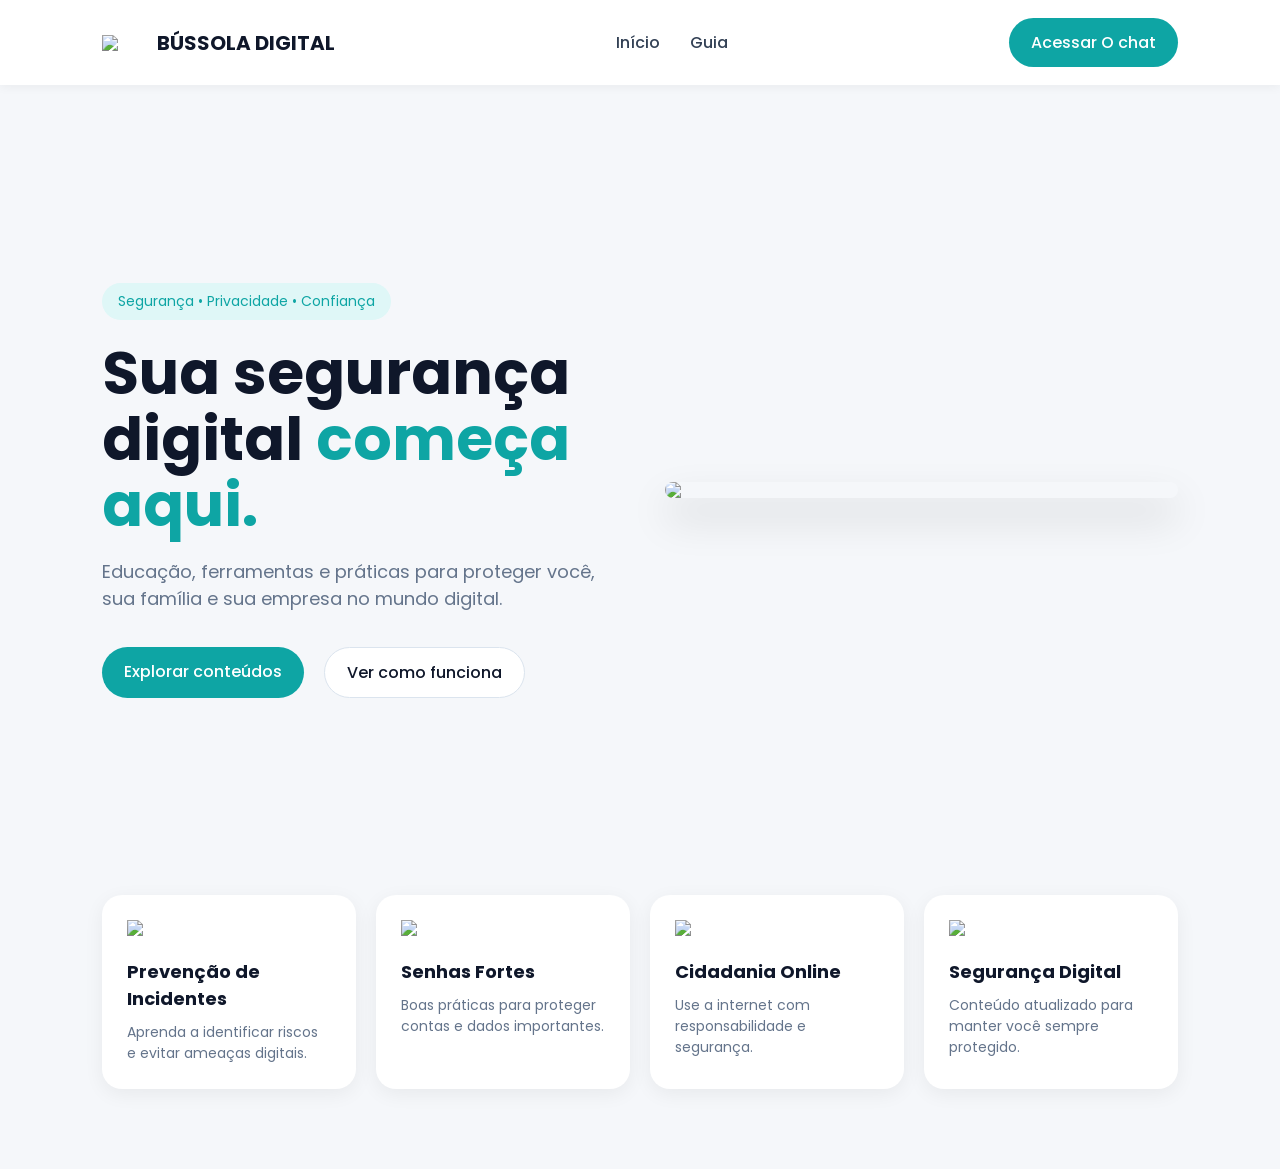
==== index.html @ 0d1b9480 "adicionei a página guia" ====
<!DOCTYPE html>
<html lang="pt-BR">
<head>
  <meta charset="UTF-8" />
  <meta name="viewport" content="width=device-width, initial-scale=1.0"/>
  <title>Bússola Digital</title>

  <link rel="preconnect" href="https://fonts.googleapis.com">
  <link href="https://fonts.googleapis.com/css2?family=Poppins:wght@300;400;500;600;700&display=swap" rel="stylesheet">
  <link rel="stylesheet" href="./css/style.css">
</head>

<body>

  <header>

    <div class="logo">
      <img src="c:\Users\tjvit\OneDrive\Pictures\WhatsApp Image 2026-05-16 at 11.43.04 progeto.jpeg">
      <h2>BÚSSOLA DIGITAL</h2>
    </div>

    <nav>
      <a href="#">Início</a>
      <a href="./guia.html">Guia</a>
    </nav>

    <a href="#" class="btn">Acessar O chat</a>

  </header>

  <section class="hero">

    <div class="hero-text">

      <div class="tag">
        Segurança • Privacidade • Confiança
      </div>

      <h1>
        Sua segurança digital
        <span>começa aqui.</span>
      </h1>

      <p>
        Educação, ferramentas e práticas para proteger você,
        sua família e sua empresa no mundo digital.
      </p>

      <div class="buttons">
        <a href="#" class="btn">Explorar conteúdos</a>
        <a href="#" class="btn secondary">Ver como funciona</a>
      </div>

    </div>

    <div class="hero-image">
      <img src="https://images.unsplash.com/photo-1563986768609-322da13575f3?q=80&w=1200&auto=format&fit=crop">
    </div>

  </section>

  <section class="cards">

    <div class="card">
      <img src="https://cdn-icons-png.flaticon.com/512/3064/3064197.png">
      <h3>Prevenção de Incidentes</h3>
      <p>Aprenda a identificar riscos e evitar ameaças digitais.</p>
    </div>

    <div class="card">
      <img src="https://cdn-icons-png.flaticon.com/512/2889/2889676.png">
      <h3>Senhas Fortes</h3>
      <p>Boas práticas para proteger contas e dados importantes.</p>
    </div>

    <div class="card">
      <img src="https://cdn-icons-png.flaticon.com/512/3135/3135715.png">
      <h3>Cidadania Online</h3>
      <p>Use a internet com responsabilidade e segurança.</p>
    </div>

    <div class="card">
      <img src="https://cdn-icons-png.flaticon.com/512/1006/1006771.png">
      <h3>Segurança Digital</h3>
      <p>Conteúdo atualizado para manter você sempre protegido.</p>
    </div>

  </section>

</body>
</html>
---- css/style.css ----
* {
    margin: 0;
    padding: 0;
    box-sizing: border-box;
    font-family: 'Poppins', sans-serif;
}

.btn {
    border-radius: 12px;
    background-color: rgb(2, 160, 121);
}

body {
    background: #f5f7fa;
    color: #0f172a;
}

header {
    width: 100%;
    background: white;
    padding: 18px 8%;
    display: flex;
    align-items: center;
    justify-content: space-between;
    box-shadow: 0 2px 10px rgba(0, 0, 0, 0.05);
}

.logo {
    display: flex;
    align-items: center;
    gap: 10px;
}

.logo img {
    width: 45px;
}

.logo h2 {
    font-size: 20px;
    color: #0f172a;
}

nav {
    display: flex;
    gap: 30px;
}

nav a {
    text-decoration: none;
    color: #334155;
    font-weight: 500;
    transition: .3s;
}

nav a:hover {
    color: #0ea5a4;
}

.btn {
    background: #0ea5a4;
    color: white;
    padding: 12px 22px;
    border-radius: 30px;
    text-decoration: none;
    font-weight: 500;
    transition: .3s;
}

.btn:hover {
    background: #0891b2;
}

.hero {
    width: 100%;
    min-height: 90vh;
    display: flex;
    align-items: center;
    justify-content: space-between;
    padding: 60px 8%;
    gap: 50px;
}

.hero-text {
    flex: 1;
}

.tag {
    display: inline-block;
    background: #dff7f7;
    color: #0ea5a4;
    padding: 8px 16px;
    border-radius: 20px;
    margin-bottom: 20px;
    font-size: 14px;
}

.hero-text h1 {
    font-size: 60px;
    line-height: 1.1;
    margin-bottom: 20px;
}

.hero-text h1 span {
    color: #0ea5a4;
}

.hero-text p {
    color: #64748b;
    font-size: 18px;
    margin-bottom: 35px;
    max-width: 550px;
}

.buttons {
    display: flex;
    gap: 20px;
}

.secondary {
    background: white;
    color: #0f172a;
    border: 1px solid #dbe4ee;
}

.hero-image {
    flex: 1;
    display: flex;
    justify-content: center;
}

.hero-image img {
    width: 100%;
    max-width: 650px;
    border-radius: 30px;
    box-shadow: 0 20px 40px rgba(0, 0, 0, 0.15);
}

.cards {
    width: 100%;
    padding: 0 8% 80px;
    display: grid;
    grid-template-columns: repeat(auto-fit, minmax(230px, 1fr));
    gap: 20px;
}

.card {
    background: white;
    padding: 25px;
    border-radius: 20px;
    box-shadow: 0 5px 20px rgba(0, 0, 0, 0.06);
    transition: .3s;
}

.card:hover {
    transform: translateY(-5px);
}

.card img {
    width: 50px;
    margin-bottom: 15px;
}

.card h3 {
    margin-bottom: 10px;
    font-size: 18px;
}

.card p {
    color: #64748b;
    font-size: 14px;
}

@media(max-width:1000px) {

    .hero {
        flex-direction: column;
        text-align: center;
    }

    .hero-text h1 {
        font-size: 42px;
    }

    .buttons {
        justify-content: center;
    }

    nav {
        display: none;
    }
}
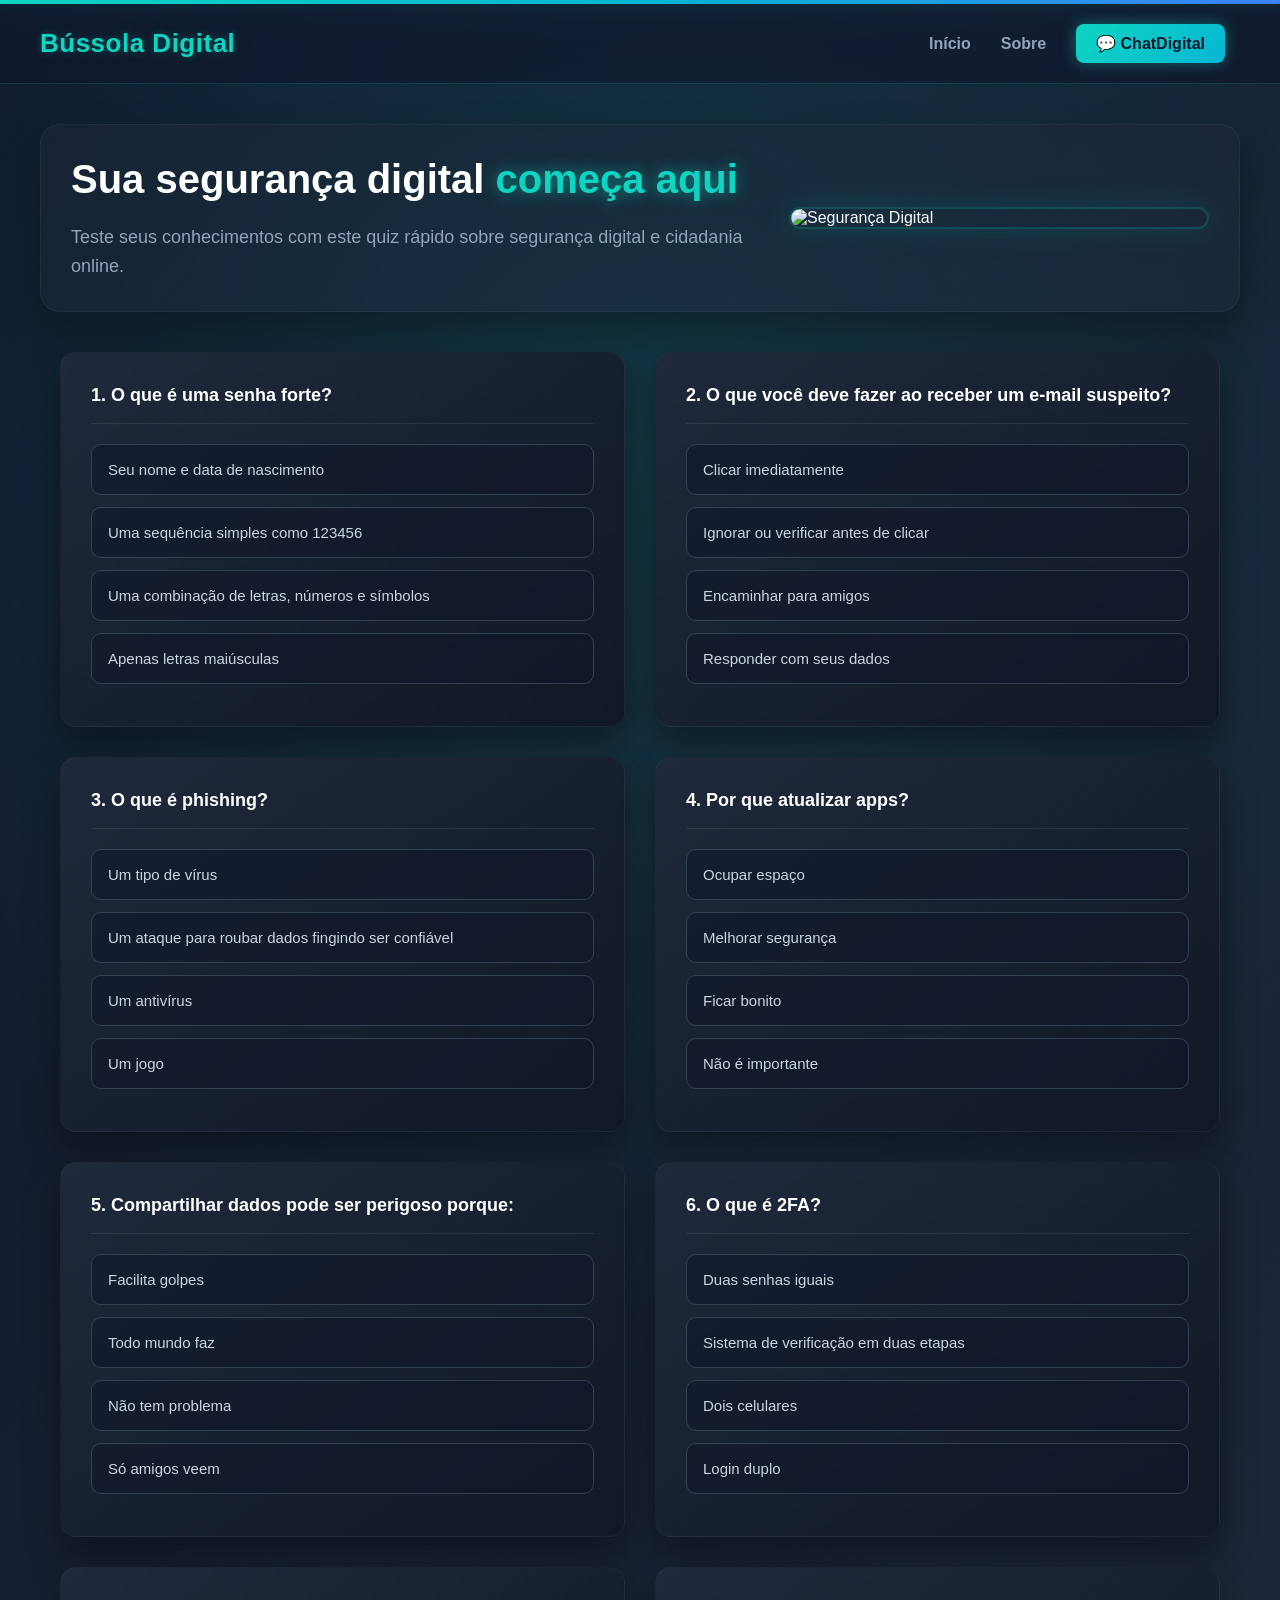
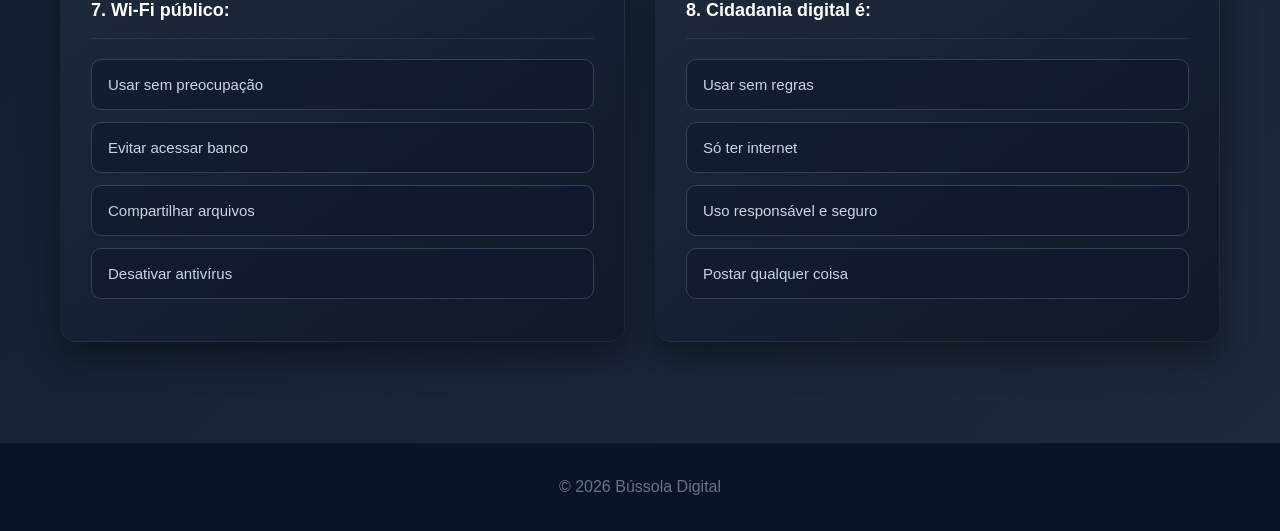
==== commit 63df84c5: "mudei o design" ====
--- a/index.html
+++ b/index.html
@@ -1,91 +1,198 @@
 <!DOCTYPE html>
-<html lang="pt-BR">
+<html lang="pt-br">
 <head>
-  <meta charset="UTF-8" />
-  <meta name="viewport" content="width=device-width, initial-scale=1.0"/>
-  <title>Bússola Digital</title>
-
-  <link rel="preconnect" href="https://fonts.googleapis.com">
-  <link href="https://fonts.googleapis.com/css2?family=Poppins:wght@300;400;500;600;700&display=swap" rel="stylesheet">
+  <meta charset="UTF-8">
+  <title>Bússola Digital - Quiz</title>
+  <meta name="viewport" content="width=device-width, initial-scale=1.0">
   <link rel="stylesheet" href="./css/style.css">
 </head>
-
 <body>
 
-  <header>
+<div class="top-bar"></div>
 
-    <div class="logo">
-      <img src="c:\Users\tjvit\OneDrive\Pictures\WhatsApp Image 2026-05-16 at 11.43.04 progeto.jpeg">
-      <h2>BÚSSOLA DIGITAL</h2>
-    </div>
+<header>
+  <h1>Bússola Digital</h1>
+  <nav>
+    <a href="#">Início</a>
+    <a href="./guia.html">Sobre</a>
+    <a href="./interface.exe" download="interface.exe" class="chat-btn">💬 ChatDigital</a>
+  </nav>
+</header>
 
-    <nav>
-      <a href="#">Início</a>
-      <a href="./guia.html">Guia</a>
-    </nav>
+<section class="hero">
+  <div class="hero-text">
+    <h2>Sua segurança digital <span>começa aqui</span></h2>
+    <p>Teste seus conhecimentos com este quiz rápido sobre segurança digital e cidadania online.</p>
+  </div>
+  <img src="https://images.unsplash.com/photo-1510511459019-5dda7724fd87" alt="Segurança Digital">
+</section>
 
-    <a href="#" class="btn">Acessar O chat</a>
+<div class="quiz-container" id="quiz"></div>
 
-  </header>
+<footer>
+  © 2026 Bússola Digital
+</footer>
 
-  <section class="hero">
+<script>
+const quizData = [
+  {
+    question: "1. O que é uma senha forte?",
+    options: [
+      "Seu nome e data de nascimento",
+      "Uma sequência simples como 123456",
+      "Uma combinação de letras, números e símbolos",
+      "Apenas letras maiúsculas"
+    ],
+    correct: 2
+  },
+  {
+    question: "2. O que você deve fazer ao receber um e-mail suspeito?",
+    options: [
+      "Clicar imediatamente",
+      "Ignorar ou verificar antes de clicar",
+      "Encaminhar para amigos",
+      "Responder com seus dados"
+    ],
+    correct: 1
+  },
+  {
+    question: "3. O que é phishing?",
+    options: [
+      "Um tipo de vírus",
+      "Um ataque para roubar dados fingindo ser confiável",
+      "Um antivírus",
+      "Um jogo"
+    ],
+    correct: 1
+  },
+  {
+    question: "4. Por que atualizar apps?",
+    options: [
+      "Ocupar espaço",
+      "Melhorar segurança",
+      "Ficar bonito",
+      "Não é importante"
+    ],
+    correct: 1
+  },
+  {
+    question: "5. Compartilhar dados pode ser perigoso porque:",
+    options: [
+      "Facilita golpes",
+      "Todo mundo faz",
+      "Não tem problema",
+      "Só amigos veem"
+    ],
+    correct: 0
+  },
+  {
+    question: "6. O que é 2FA?",
+    options: [
+      "Duas senhas iguais",
+      "Sistema de verificação em duas etapas",
+      "Dois celulares",
+      "Login duplo"
+    ],
+    correct: 1
+  },
+  {
+    question: "7. Wi-Fi público:",
+    options: [
+      "Usar sem preocupação",
+      "Evitar acessar banco",
+      "Compartilhar arquivos",
+      "Desativar antivírus"
+    ],
+    correct: 1
+  },
+  {
+    question: "8. Cidadania digital é:",
+    options: [
+      "Usar sem regras",
+      "Só ter internet",
+      "Uso responsável e seguro",
+      "Postar qualquer coisa"
+    ],
+    correct: 2
+  }
+];
 
-    <div class="hero-text">
+let score = 0;
+let respondidas = 0;
 
-      <div class="tag">
-        Segurança • Privacidade • Confiança
-      </div>
+const quiz = document.getElementById("quiz");
 
-      <h1>
-        Sua segurança digital
-        <span>começa aqui.</span>
-      </h1>
 
-      <p>
-        Educação, ferramentas e práticas para proteger você,
-        sua família e sua empresa no mundo digital.
-      </p>
+function iniciarQuiz() {
+  quiz.innerHTML = ""; // Garante que o container estará limpo ao começar/recomeçar
+  
+  quizData.forEach((q, index) => {
+    const div = document.createElement("div");
+    div.classList.add("question");
 
-      <div class="buttons">
-        <a href="#" class="btn">Explorar conteúdos</a>
-        <a href="#" class="btn secondary">Ver como funciona</a>
-      </div>
+    div.innerHTML = `<h3>${q.question}</h3>`;
 
-    </div>
+    const optionsDiv = document.createElement("div");
+    optionsDiv.classList.add("options");
 
-    <div class="hero-image">
-      <img src="https://images.unsplash.com/photo-1563986768609-322da13575f3?q=80&w=1200&auto=format&fit=crop">
-    </div>
+    q.options.forEach((opt, i) => {
+      const btn = document.createElement("button");
+      btn.innerText = opt;
 
-  </section>
+      btn.onclick = () => {
+        if (i === q.correct) {
+          btn.classList.add("correct");
+          score++;
+        } else {
+          btn.classList.add("wrong");
+        }
 
-  <section class="cards">
+        const buttons = optionsDiv.querySelectorAll("button");
+        buttons.forEach(b => b.disabled = true);
 
-    <div class="card">
-      <img src="https://cdn-icons-png.flaticon.com/512/3064/3064197.png">
-      <h3>Prevenção de Incidentes</h3>
-      <p>Aprenda a identificar riscos e evitar ameaças digitais.</p>
-    </div>
+        respondidas++;
 
-    <div class="card">
-      <img src="https://cdn-icons-png.flaticon.com/512/2889/2889676.png">
-      <h3>Senhas Fortes</h3>
-      <p>Boas práticas para proteger contas e dados importantes.</p>
-    </div>
+        if (respondidas === quizData.length) {
+          showResult();
+        }
+      };
 
-    <div class="card">
-      <img src="https://cdn-icons-png.flaticon.com/512/3135/3135715.png">
-      <h3>Cidadania Online</h3>
-      <p>Use a internet com responsabilidade e segurança.</p>
-    </div>
+      optionsDiv.appendChild(btn);
+    });
 
-    <div class="card">
-      <img src="https://cdn-icons-png.flaticon.com/512/1006/1006771.png">
-      <h3>Segurança Digital</h3>
-      <p>Conteúdo atualizado para manter você sempre protegido.</p>
-    </div>
+    div.appendChild(optionsDiv);
+    quiz.appendChild(div);
+  });
+}
 
-  </section>
+function showResult() {
+  const wrapper = document.createElement("div");
+  wrapper.classList.add("result-wrapper");
+
+  const result = document.createElement("div");
+  result.classList.add("result");
+  
+
+  result.innerHTML = `
+    <div>⚡ 🖥️ <strong>Quiz Finalizado! Você teve um ótimo desempenho e acertou ${score} de ${quizData.length}!</strong></div>
+    <button class="restart-btn" onclick="resetarQuiz()">🔄 Refazer Quiz</button>
+  `;
+  
+  wrapper.appendChild(result);
+  quiz.appendChild(wrapper);
+  
+  result.scrollIntoView({ behavior: 'smooth' });
+}
+
+function resetarQuiz() {
+  score = 0;
+  respondidas = 0;
+  iniciarQuiz();
+  window.scrollTo({ top: 0, behavior: 'smooth' }); 
+}
+
+iniciarQuiz();
+</script>
 
 </body>
-</html>
+</html>
--- a/css/style.css
+++ b/css/style.css
@@ -2,190 +2,282 @@
     margin: 0;
     padding: 0;
     box-sizing: border-box;
-    font-family: 'Poppins', sans-serif;
-}
-
-.btn {
-    border-radius: 12px;
-    background-color: rgb(2, 160, 121);
+    font-family: 'Segoe UI', Roboto, Helvetica, Arial, sans-serif;
 }
 
 body {
-    background: #f5f7fa;
-    color: #0f172a;
-}
+    background:
+        radial-gradient(circle at 50% 20%, rgba(14, 213, 193, 0.15) 0%, transparent 50%),
+        linear-gradient(135deg, #0f172a 0%, #1e293b 100%);
+    color: #f8fafc;
+    min-height: 100vh;
+}
+
+
+.top-bar {
+    height: 4px;
+    background: linear-gradient(90deg, #0ed5c1, #06b6d4, #3b82f6);
+    box-shadow: 0 0 15px #0ed5c1;
+}
+
 
 header {
-    width: 100%;
-    background: white;
-    padding: 18px 8%;
-    display: flex;
-    align-items: center;
+    background: rgba(15, 23, 42, 0.6);
+    backdrop-filter: blur(12px);
+    -webkit-backdrop-filter: blur(12px);
+    padding: 20px 40px;
+    display: flex;
     justify-content: space-between;
-    box-shadow: 0 2px 10px rgba(0, 0, 0, 0.05);
-}
-
-.logo {
-    display: flex;
-    align-items: center;
-    gap: 10px;
-}
-
-.logo img {
-    width: 45px;
-}
-
-.logo h2 {
-    font-size: 20px;
-    color: #0f172a;
+    align-items: center;
+    border-bottom: 1px solid rgba(14, 213, 193, 0.2);
+}
+
+header h1 {
+    color: #0ed5c1;
+    font-size: 26px;
+    font-weight: 800;
+    text-shadow: 0 0 10px rgba(14, 213, 193, 0.3);
+    letter-spacing: 0.5px;
 }
 
 nav {
     display: flex;
-    gap: 30px;
+    align-items: center;
 }
 
 nav a {
+    margin: 0 15px;
     text-decoration: none;
-    color: #334155;
-    font-weight: 500;
-    transition: .3s;
-}
-
-nav a:hover {
-    color: #0ea5a4;
-}
-
-.btn {
-    background: #0ea5a4;
-    color: white;
-    padding: 12px 22px;
-    border-radius: 30px;
-    text-decoration: none;
-    font-weight: 500;
-    transition: .3s;
-}
-
-.btn:hover {
-    background: #0891b2;
-}
+    color: #94a3b8;
+    font-weight: 600;
+    transition: all 0.3s ease;
+}
+
+nav a:hover:not(.chat-btn) {
+    color: #0ed5c1;
+    text-shadow: 0 0 10px rgba(14, 213, 193, 0.5);
+}
+
+
+.chat-btn {
+    background: linear-gradient(135deg, #0ed5c1 0%, #06b6d4 100%);
+    color: #0f172a !important;
+    padding: 10px 20px;
+    border-radius: 8px;
+    font-weight: 700;
+    box-shadow: 0 0 15px rgba(14, 213, 193, 0.4);
+    display: inline-flex;
+    align-items: center;
+    gap: 8px;
+}
+
+.chat-btn:hover {
+    transform: translateY(-2px);
+    box-shadow: 0 0 25px rgba(14, 213, 193, 0.7);
+    background: linear-gradient(135deg, #06b6d4 0%, #3b82f6 100%);
+    color: #ffffff !important;
+}
+
 
 .hero {
-    width: 100%;
-    min-height: 90vh;
-    display: flex;
+    display: flex;
+    flex-wrap: wrap;
+    max-width: 1200px;
+    margin: 40px auto;
+    padding: 30px;
     align-items: center;
     justify-content: space-between;
-    padding: 60px 8%;
-    gap: 50px;
+    gap: 40px;
+    background: rgba(30, 41, 59, 0.4);
+    border-radius: 20px;
+    border: 1px solid rgba(255, 255, 255, 0.05);
+    box-shadow: 0 20px 40px rgba(0, 0, 0, 0.3);
 }
 
 .hero-text {
     flex: 1;
-}
-
-.tag {
-    display: inline-block;
-    background: #dff7f7;
-    color: #0ea5a4;
-    padding: 8px 16px;
-    border-radius: 20px;
+    min-width: 300px;
+}
+
+.hero-text h2 {
+    font-size: 40px;
+    color: #ffffff;
+    line-height: 1.2;
+}
+
+.hero-text span {
+    color: #0ed5c1;
+    text-shadow: 0 0 15px rgba(14, 213, 193, 0.6);
+}
+
+.hero-text p {
+    margin-top: 20px;
+    color: #94a3b8;
+    font-size: 18px;
+    line-height: 1.6;
+}
+
+.hero img {
+    width: 100%;
+    max-width: 420px;
+    border-radius: 16px;
+    border: 2px solid rgba(14, 213, 193, 0.2);
+    box-shadow: 0 0 30px rgba(14, 213, 193, 0.15);
+    transition: transform 0.3s ease;
+}
+
+.hero img:hover {
+    transform: scale(1.02);
+}
+
+
+.quiz-container {
+    max-width: 1200px;
+    margin: 0 auto 60px auto;
+    padding: 0 20px;
+    display: grid;
+    grid-template-columns: repeat(auto-fit, minmax(500px, 1fr));
+    gap: 30px;
+}
+
+@media (max-width: 600px) {
+    .quiz-container {
+        grid-template-columns: 1fr;
+    }
+}
+
+
+.question {
+    background: linear-gradient(145deg, #1e293b 0%, #111827 100%);
+    padding: 30px;
+    border-radius: 16px;
+    box-shadow: 0 15px 35px rgba(0, 0, 0, 0.4);
+    border: 1px solid rgba(255, 255, 255, 0.03);
+    position: relative;
+    overflow: hidden;
+    transition: transform 0.3s ease, box-shadow 0.3s ease;
+}
+
+.question:hover {
+    transform: translateY(-5px);
+    box-shadow: 0 20px 40px rgba(14, 213, 193, 0.1);
+    border-color: rgba(14, 213, 193, 0.2);
+}
+
+.question h3 {
+    font-size: 18px;
+    color: #ffffff;
     margin-bottom: 20px;
-    font-size: 14px;
-}
-
-.hero-text h1 {
-    font-size: 60px;
-    line-height: 1.1;
-    margin-bottom: 20px;
-}
-
-.hero-text h1 span {
-    color: #0ea5a4;
-}
-
-.hero-text p {
+    line-height: 1.4;
+    border-bottom: 1px solid rgba(255, 255, 255, 0.08);
+    padding-bottom: 15px;
+}
+
+
+.options button {
+    display: block;
+    width: 100%;
+    margin: 12px 0;
+    padding: 16px;
+    border: 1px solid #334155;
+    background: rgba(15, 23, 42, 0.6);
+    color: #cbd5e1;
+    border-radius: 10px;
+    cursor: pointer;
+    text-align: left;
+    font-size: 15px;
+    font-weight: 500;
+    transition: all 0.2s cubic-bezier(0.4, 0, 0.2, 1);
+}
+
+.options button:hover:not(:disabled) {
+    background: #1e293b;
+    border-color: #0ed5c1;
+    color: #0ed5c1;
+    box-shadow: 0 0 15px rgba(14, 213, 193, 0.25);
+    transform: translateX(5px);
+}
+
+
+.correct {
+    background: #10b981 !important;
+    border-color: #10b981 !important;
+    color: white !important;
+    box-shadow: 0 0 25px rgba(16, 185, 129, 0.5) !important;
+}
+
+
+.wrong {
+    background: #ef4444 !important;
+    border-color: #ef4444 !important;
+    color: white !important;
+    box-shadow: 0 0 25px rgba(239, 68, 68, 0.5) !important;
+}
+
+
+.result-wrapper {
+    grid-column: 1 / -1;
+    display: flex;
+    justify-content: center;
+    margin-top: 20px;
+}
+
+
+.result {
+    background: linear-gradient(135deg, #0ed5c1 0%, #06b6d4 100%);
+    color: #0f172a;
+    font-size: 24px;
+    text-align: center;
+    padding: 40px;
+    border-radius: 16px;
+    font-weight: 800;
+    box-shadow: 0 0 40px rgba(14, 213, 193, 0.6);
+    width: 100%;
+    max-width: 800px;
+    animation: queimarLuz 0.5s cubic-bezier(0.175, 0.885, 0.32, 1.275) both;
+}
+
+
+.restart-btn {
+    display: block;
+    margin: 25px auto 0 auto;
+    padding: 14px 30px;
+    background: #0f172a;
+    color: #0ed5c1;
+    border: 2px solid #0f172a;
+    border-radius: 10px;
+    font-size: 16px;
+    font-weight: 700;
+    cursor: pointer;
+    box-shadow: 0 4px 10px rgba(0, 0, 0, 0.2);
+    transition: all 0.2s ease;
+}
+
+.restart-btn:hover {
+    background: transparent;
+    color: #0f172a;
+    box-shadow: 0 0 15px rgba(15, 23, 42, 0.3);
+}
+
+@keyframes queimarLuz {
+    0% {
+        transform: scale(0.8);
+        opacity: 0;
+    }
+
+    100% {
+        transform: scale(1);
+        opacity: 1;
+    }
+}
+
+
+footer {
+    text-align: center;
+    padding: 35px;
+    background: #0b1329;
     color: #64748b;
-    font-size: 18px;
-    margin-bottom: 35px;
-    max-width: 550px;
-}
-
-.buttons {
-    display: flex;
-    gap: 20px;
-}
-
-.secondary {
-    background: white;
-    color: #0f172a;
-    border: 1px solid #dbe4ee;
-}
-
-.hero-image {
-    flex: 1;
-    display: flex;
-    justify-content: center;
-}
-
-.hero-image img {
-    width: 100%;
-    max-width: 650px;
-    border-radius: 30px;
-    box-shadow: 0 20px 40px rgba(0, 0, 0, 0.15);
-}
-
-.cards {
-    width: 100%;
-    padding: 0 8% 80px;
-    display: grid;
-    grid-template-columns: repeat(auto-fit, minmax(230px, 1fr));
-    gap: 20px;
-}
-
-.card {
-    background: white;
-    padding: 25px;
-    border-radius: 20px;
-    box-shadow: 0 5px 20px rgba(0, 0, 0, 0.06);
-    transition: .3s;
-}
-
-.card:hover {
-    transform: translateY(-5px);
-}
-
-.card img {
-    width: 50px;
-    margin-bottom: 15px;
-}
-
-.card h3 {
-    margin-bottom: 10px;
-    font-size: 18px;
-}
-
-.card p {
-    color: #64748b;
-    font-size: 14px;
-}
-
-@media(max-width:1000px) {
-
-    .hero {
-        flex-direction: column;
-        text-align: center;
-    }
-
-    .hero-text h1 {
-        font-size: 42px;
-    }
-
-    .buttons {
-        justify-content: center;
-    }
-
-    nav {
-        display: none;
-    }
+    font-weight: 500;
+    margin-top: 100px;
+    border-top: 1px solid rgba(14, 213, 193, 0.15);
 }
